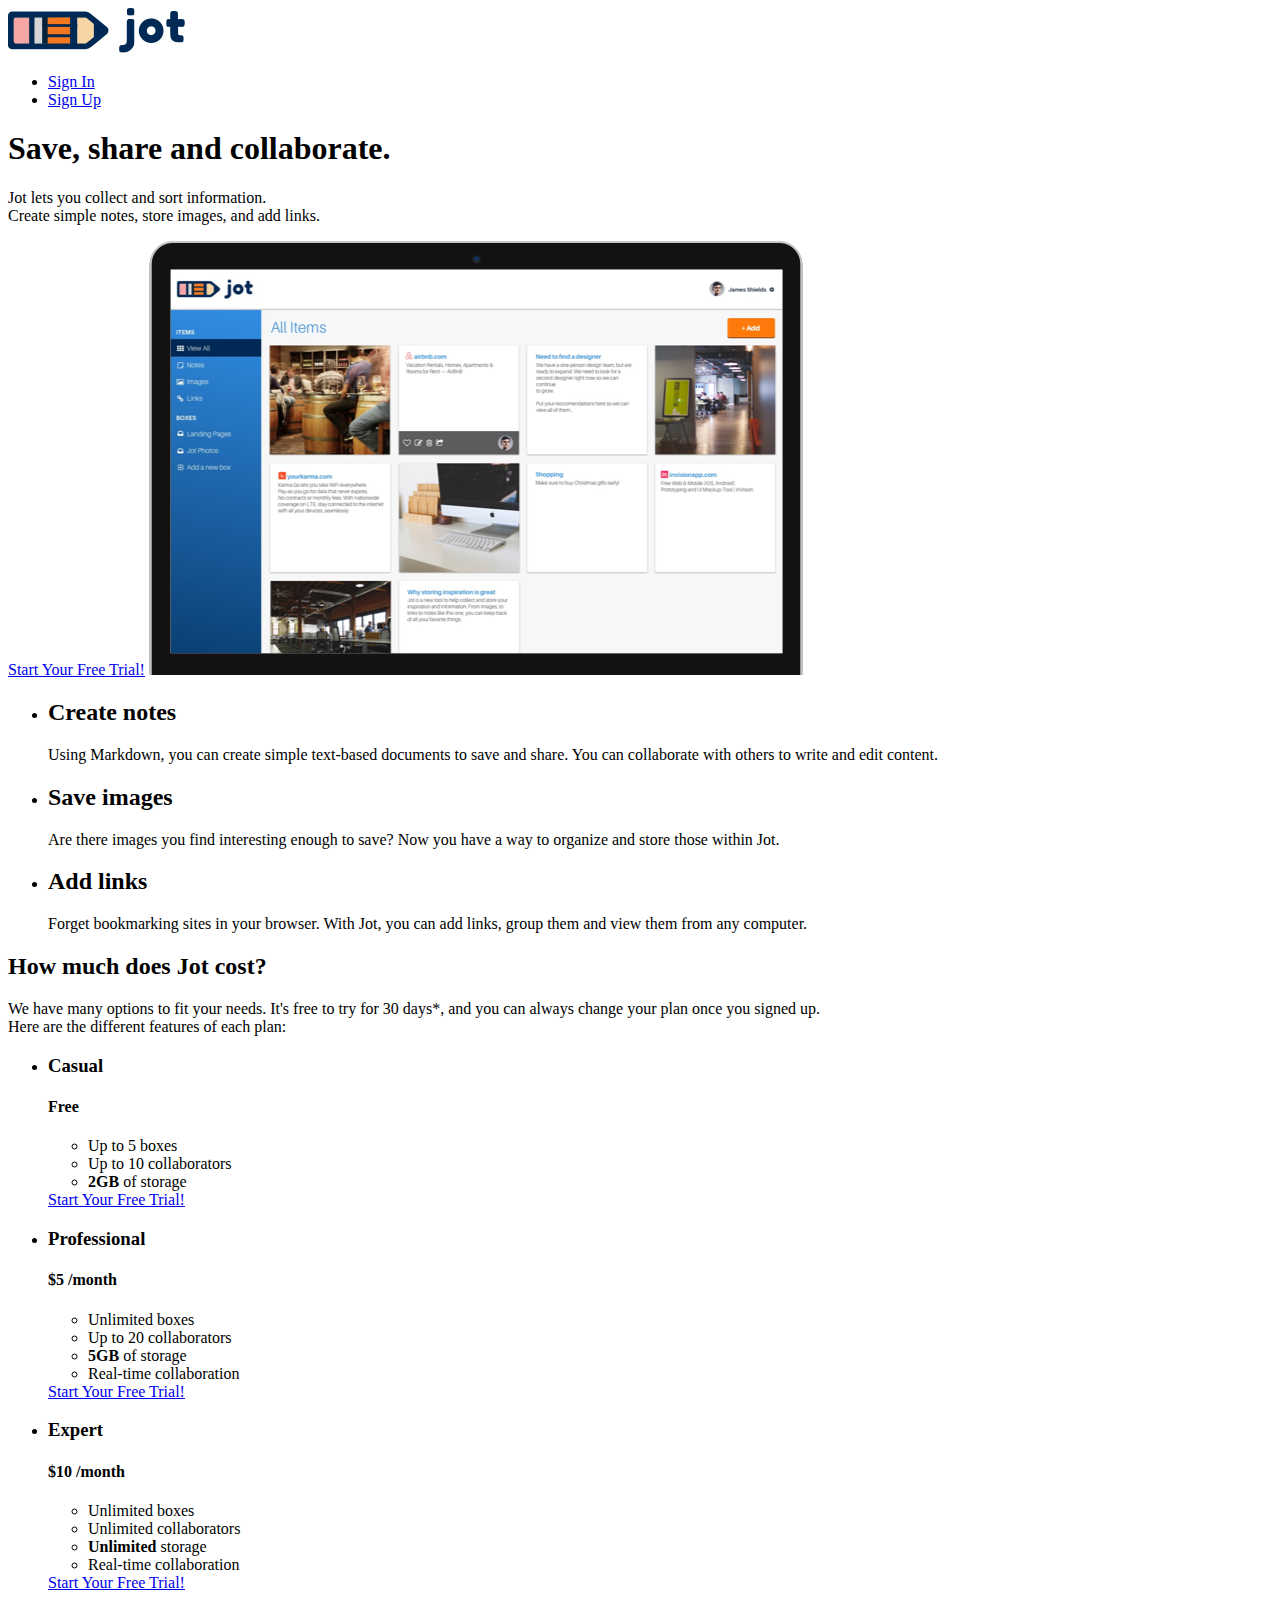
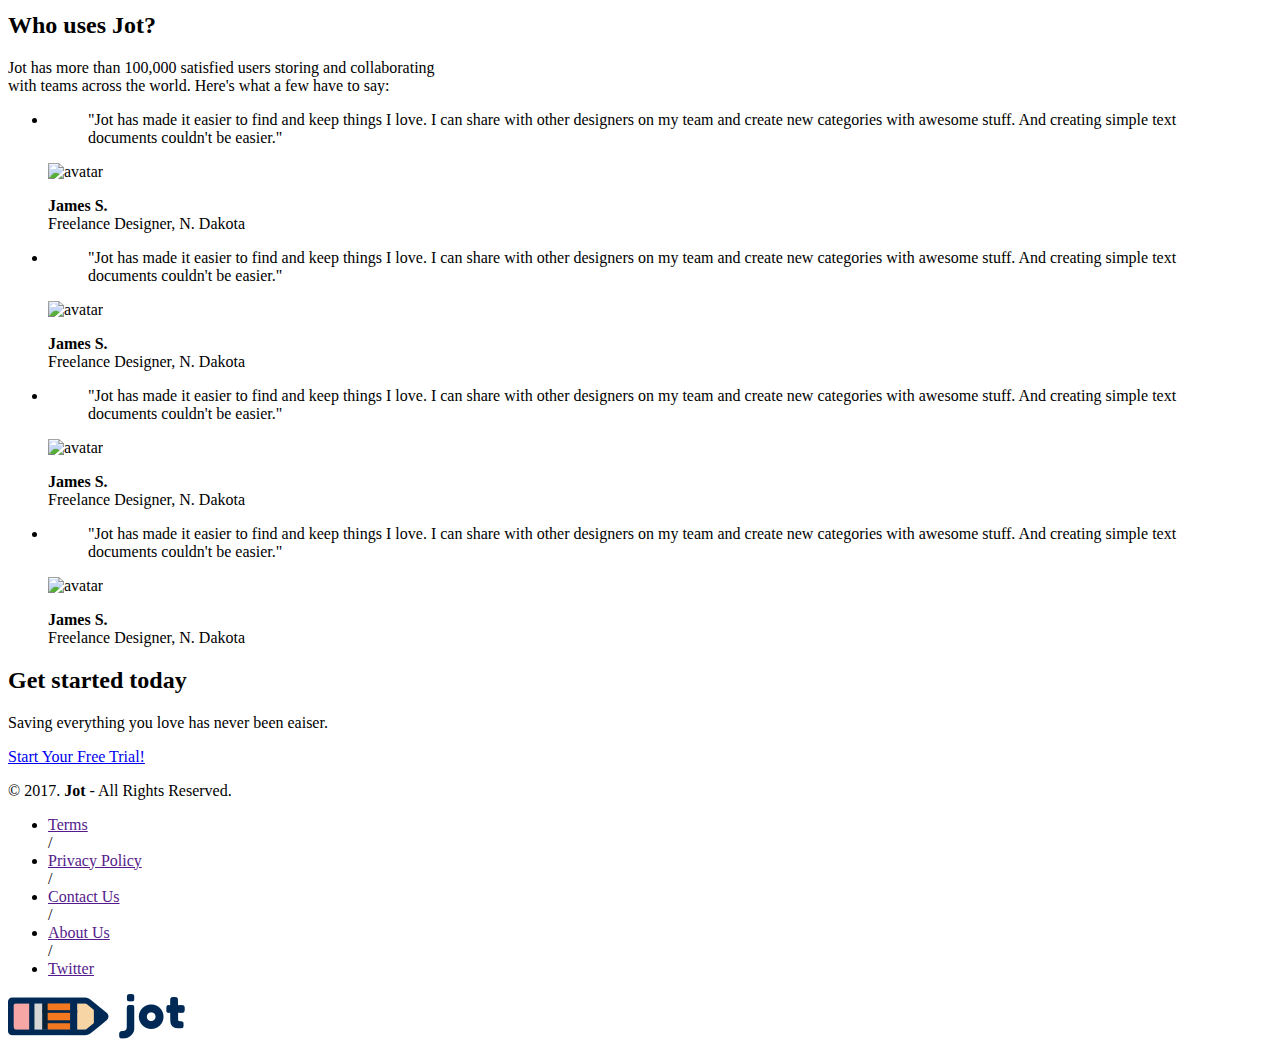
==== index.html @ f8075c2a "Homepage HTML completed" ====
<!DOCTYPE html>
 <html lang="en-us">
 <head>
   <meta http-equiv="X-UA-Compatible" content="IE=Edge">
   <meta name="viewport" content="width=device-width, initial-scale=1">
   <meta charset="UTF-8">
   <title>Save, share and collaborate | Jot</title>

<!--Google Fonts-->
<link href="https://fonts.googleapis.com/css?family=Montserrat:400,500,600,700,800|Open+Sans:300,300i,400,400i,600,700" rel="stylesheet">
 </head>
 <body>
  <!-- Hero -->
    <header>
      <nav class="container">
        <div class="one-half">
          <a href="index.html" class="site-logo"><img src="images/site-logo.png" alt="Blocbox" /></a>
        </div>
        <div class="one-half">
          <ul>
            <li><a href="signin.html">Sign In</a></li>
            <li class="btn-outline"><a href="signup.html">Sign Up</a></li>
          </ul>
        </div>
      </nav>
      <div class="container hero">
        <h1>Save, share and collaborate.</h1>
        <p>Jot lets you collect and sort information.<br/>Create simple notes, store images, and add links.</p>
        <a href="signup.html" class="btn">Start Your Free Trial!</a>
        <img src="images/dashboard.png" alt="Blocbox" />
      </div>
    </header>
    <main role="main">

       <!-- Benefits -->
       <section class="benefits">
         <ul class="container">
           <li class="one-third">
             <h2>Create notes</h2>
             <p>Using Markdown, you can create simple text-based documents to save and share. You can collaborate with others to write and edit content.</p>
           </li>
           <li class="one-third">
             <h2>Save images</h2>
             <p>Are there images you find interesting enough to save? Now you have a way to organize and store those within Jot.</p>
           </li>
           <li class="one-third">
             <h2>Add links</h2>
             <p>Forget bookmarking sites in your browser. With Jot, you can add links, group them and view them from any computer.</p>
           </li>
         </ul>
       </section>

       <!-- Pricing -->
  <section class="pricing">
    <div class="container">
      <h2>How much does Jot cost?</h2>
      <p>We have many options to fit your needs. It's free to try for 30 days*, and you can always change your plan once you signed up. <br/>Here are the different features of each plan:</p>
    </div>
    <ul class="container">
      <li class="one-third">
        <div class="box">
          <h3>Casual</h3>
          <h4>Free</h4>
          <ul>
            <li>Up to 5 boxes</li>
            <li>Up to 10 collaborators</li>
            <li><strong>2GB</strong> of storage</li>
          </ul>
          <a href="signup.html" class="btn">Start Your Free Trial!</a>
        </div>
      </li>
    <li class="one-third">
      <div class="box middle">
        <h3>Professional</h3>
        <h4><span>$</span>5 <span class="month">/month</span></h4>
        <ul>
          <li>Unlimited boxes</li>
          <li>Up to 20 collaborators</li>
          <li><strong>5GB</strong> of storage</li>
          <li>Real-time collaboration</li>
        </ul>
        <a href="signup.html" class="btn">Start Your Free Trial!</a>
      </div>
    </li>
    <li class="one-third">
      <div class="box">
        <h3>Expert</h3>
        <h4><span>$</span>10 <span class="month">/month</span></h4>
        <ul>
          <li>Unlimited boxes</li>
          <li>Unlimited collaborators</li>
          <li><strong>Unlimited</strong> storage</li>
          <li>Real-time collaboration</li>
        </ul>
        <a href="signup.html" class="btn">Start Your Free Trial!</a>
      </div>
    </li>
    </ul>
  </section>

  <!-- Testimonials -->
   <section class="testimonials">
     <div class="container">
       <h2>Who uses Jot?</h2>
       <p>Jot has more than 100,000 satisfied users storing and collaborating<br/> with teams across the world. Here's what a few have to say:</p>
     </div>
     <ul class="container">
   <li class="one-fourth">
     <blockquote>"Jot has made it easier to find and keep things I love. I can share with other designers on my team and create new categories with awesome stuff. And creating simple text documents couldn't be easier."
     </blockquote>
     <img src="https://s3.amazonaws.com/uifaces/faces/twitter/jsa/128.jpg" alt="avatar">
     <p class="name"><strong>James S.</strong><br/>Freelance Designer, N. Dakota</p>
   </li>
 <li class="one-fourth">
   <blockquote>"Jot has made it easier to find and keep things I love. I can share with other designers on my team and create new categories with awesome stuff. And creating simple text documents couldn't be easier."
   </blockquote>
   <img src="https://s3.amazonaws.com/uifaces/faces/twitter/jsa/128.jpg" alt="avatar">
   <p class="name"><strong>James S.</strong><br/>Freelance Designer, N. Dakota</p>
 </li>
 <li class="one-fourth">
   <blockquote>"Jot has made it easier to find and keep things I love. I can share with other designers on my team and create new categories with awesome stuff. And creating simple text documents couldn't be easier."
   </blockquote>
   <img src="https://s3.amazonaws.com/uifaces/faces/twitter/jsa/128.jpg" alt="avatar">
   <p class="name"><strong>James S.</strong><br/>Freelance Designer, N. Dakota</p>
 </li>
 <li class="one-fourth">
   <blockquote>"Jot has made it easier to find and keep things I love. I can share with other designers on my team and create new categories with awesome stuff. And creating simple text documents couldn't be easier."
   </blockquote>
   <img src="https://s3.amazonaws.com/uifaces/faces/twitter/jsa/128.jpg" alt="avatar">
   <p class="name"><strong>James S.</strong><br/>Freelance Designer, N. Dakota</p>
 </li>
</ul>
</section>

 <!-- Bottom Sign Up -->
  <section class="bottom-signup">
    <div class="container">
     <h2>Get started today</h2>
     <p>Saving everything you love has never been eaiser.</p>
     <a href="signup.html" class="btn">Start Your Free Trial!</a>
    </div>
</section>
 </main>


 <!-- Footer -->
  <footer>
    <div class="container footer-nav-block">
        <div class="left-footer-block one-third">
          <p class="copyright-block">&copy; 2017. <strong>Jot</strong> - All Rights Reserved.</p>
        </div>
        <nav class="link-block middle-footer-block one-third">
          <ul>
            <li><a href="">Terms</a></li> /
            <li><a href="">Privacy Policy</a></li> /
            <li><a href="">Contact Us</a></li> /
            <li><a href="">About Us</a></li> /
            <li><a href="">Twitter</a></li>
          </ul>
        </nav>
        <div class="right-footer-block one-third">
          <img class="logo" src="images/site-logo.png" alt="Blocbox" />
        </div>
    </div>
  </footer>
 </body>
 </html>
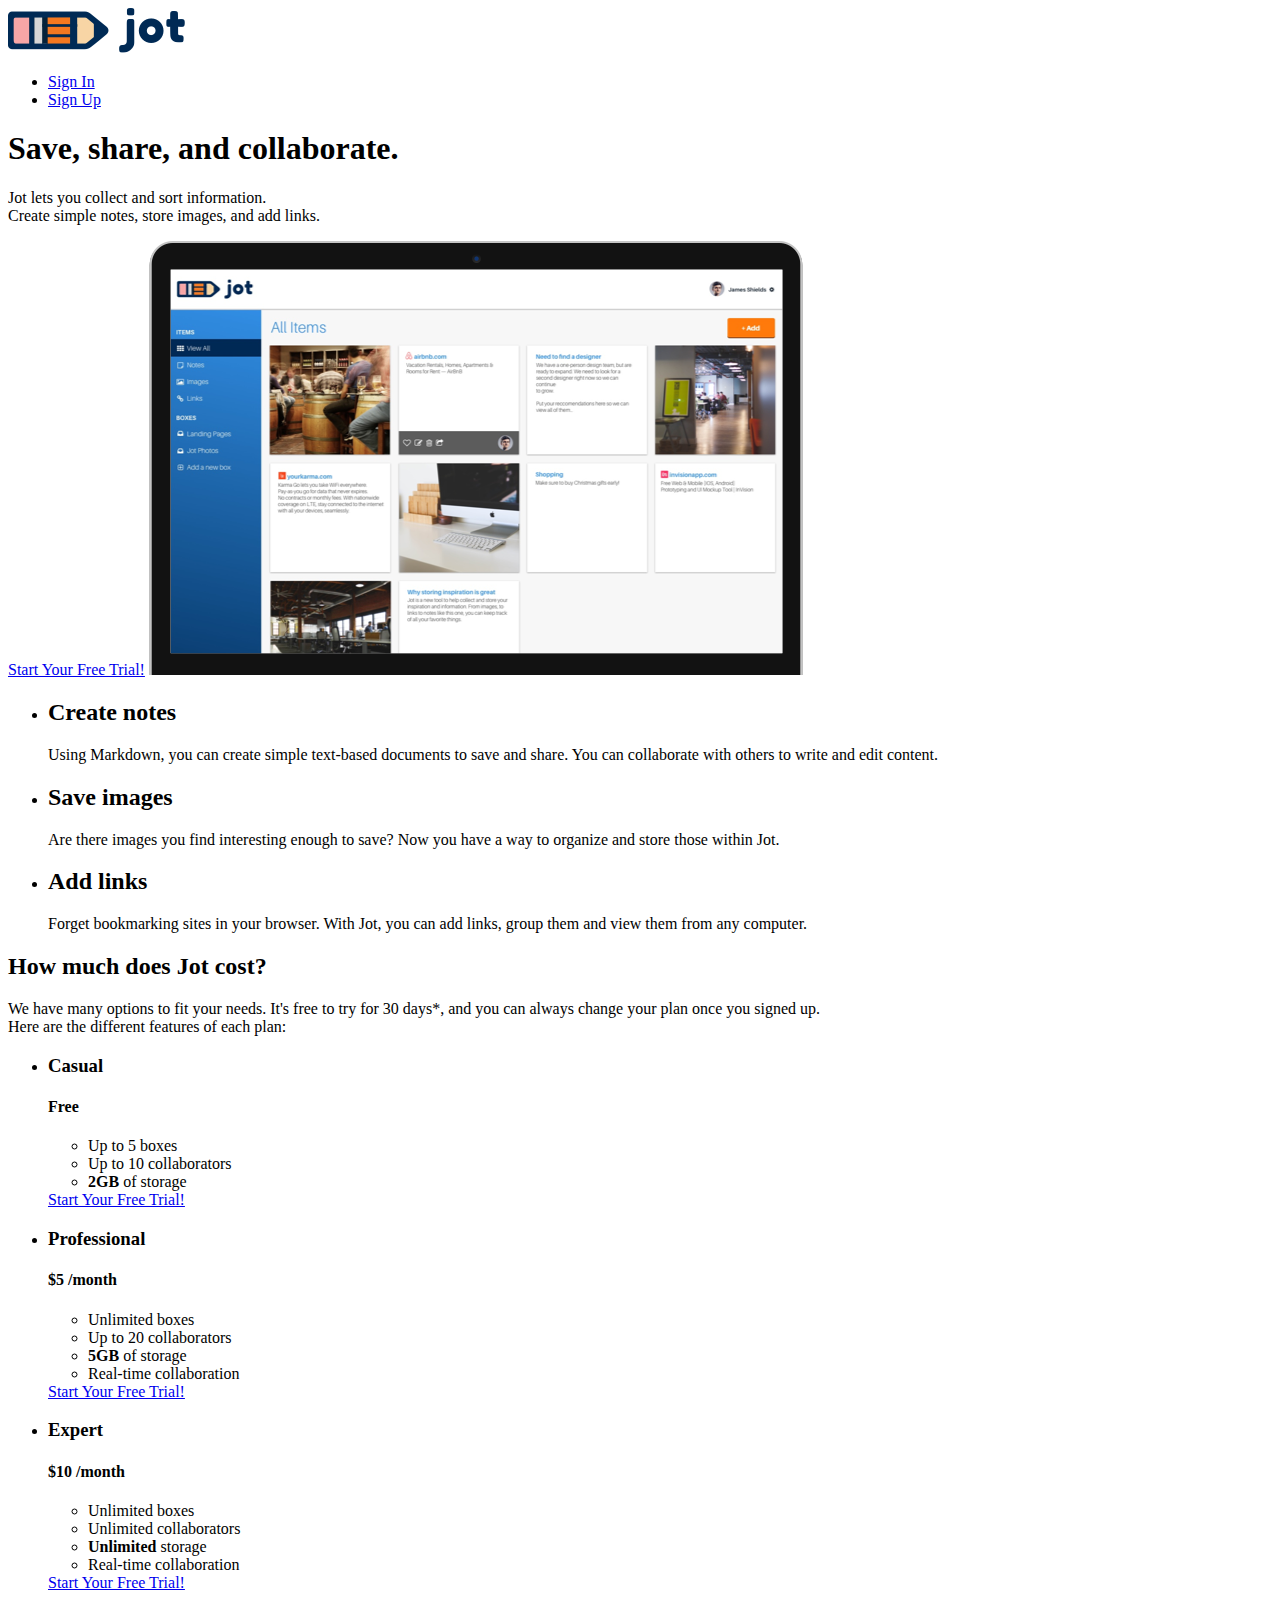
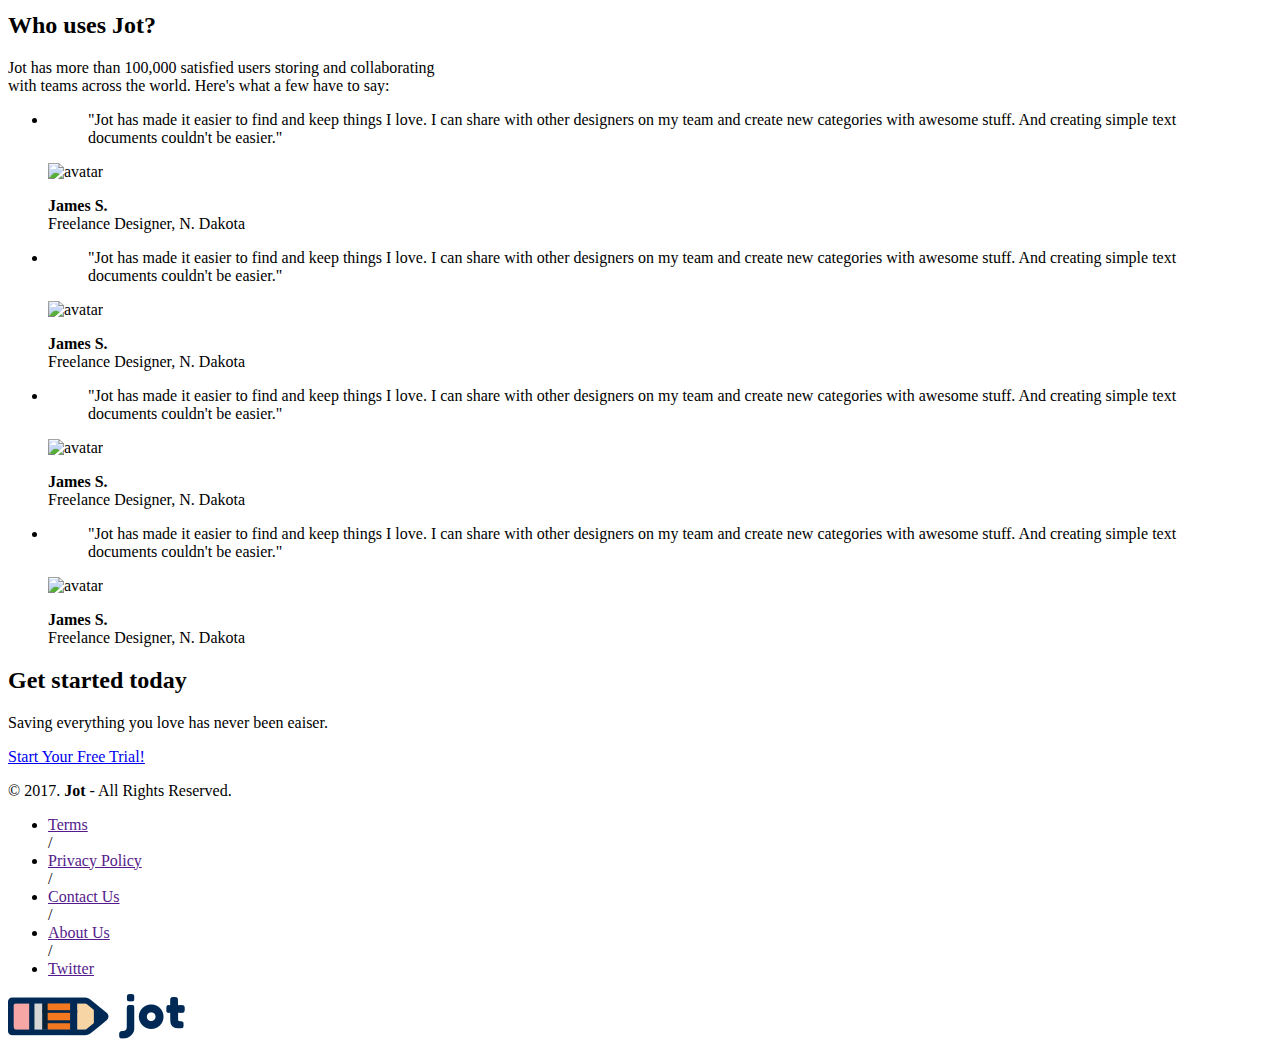
==== commit ce2383c2: "small edits on Homepage HTML completed" ====
--- a/index.html
+++ b/index.html
@@ -14,7 +14,7 @@
     <header>
       <nav class="container">
         <div class="one-half">
-          <a href="index.html" class="site-logo"><img src="images/site-logo.png" alt="Blocbox" /></a>
+          <a href="index.html" class="site-logo"><img src="images/site-logo.png" alt="Jot" /></a>
         </div>
         <div class="one-half">
           <ul>
@@ -24,10 +24,10 @@
         </div>
       </nav>
       <div class="container hero">
-        <h1>Save, share and collaborate.</h1>
+        <h1>Save, share, and collaborate.</h1>
         <p>Jot lets you collect and sort information.<br/>Create simple notes, store images, and add links.</p>
         <a href="signup.html" class="btn">Start Your Free Trial!</a>
-        <img src="images/dashboard.png" alt="Blocbox" />
+        <img src="images/dashboard.png" alt="Jot" />
       </div>
     </header>
     <main role="main">
@@ -139,7 +139,7 @@
      <p>Saving everything you love has never been eaiser.</p>
      <a href="signup.html" class="btn">Start Your Free Trial!</a>
     </div>
-</section>
+  </section>
  </main>
 
 
@@ -159,7 +159,7 @@
           </ul>
         </nav>
         <div class="right-footer-block one-third">
-          <img class="logo" src="images/site-logo.png" alt="Blocbox" />
+          <img class="logo" src="images/site-logo.png" alt="Jot" />
         </div>
     </div>
   </footer>
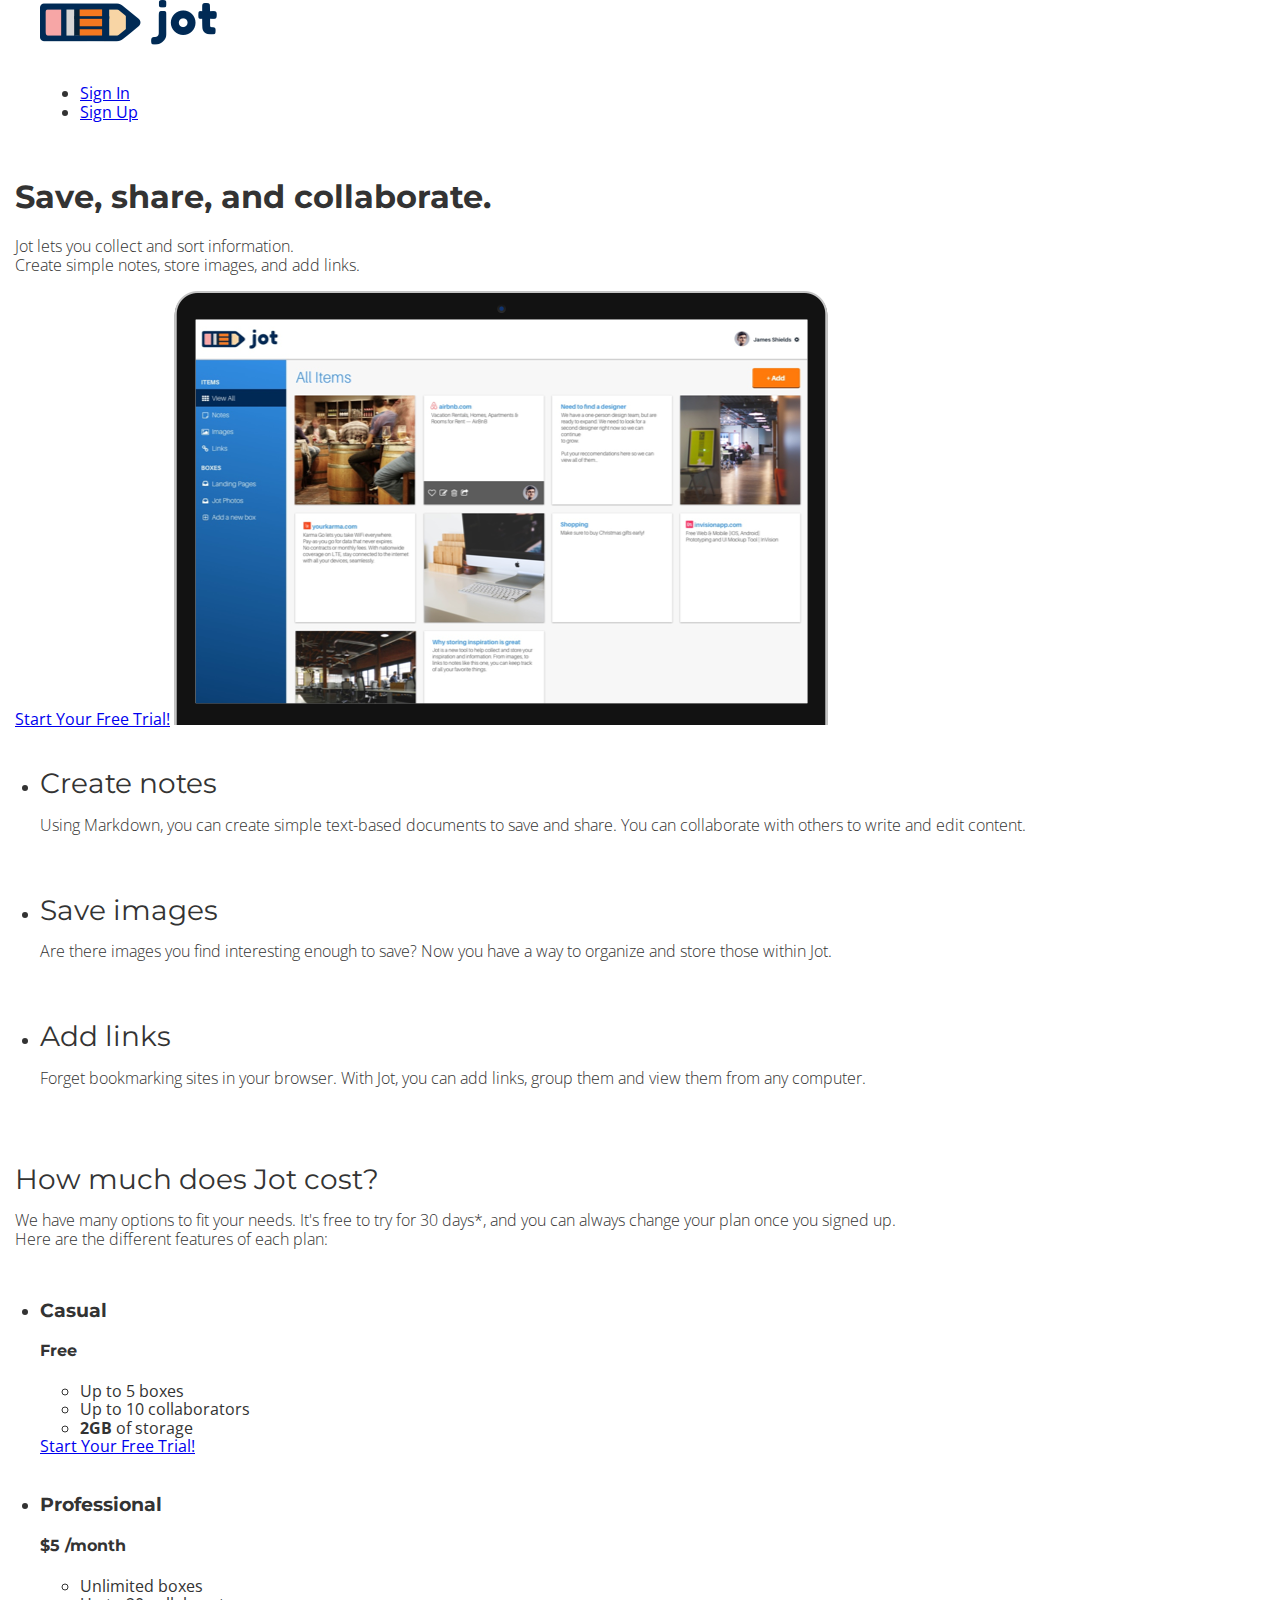
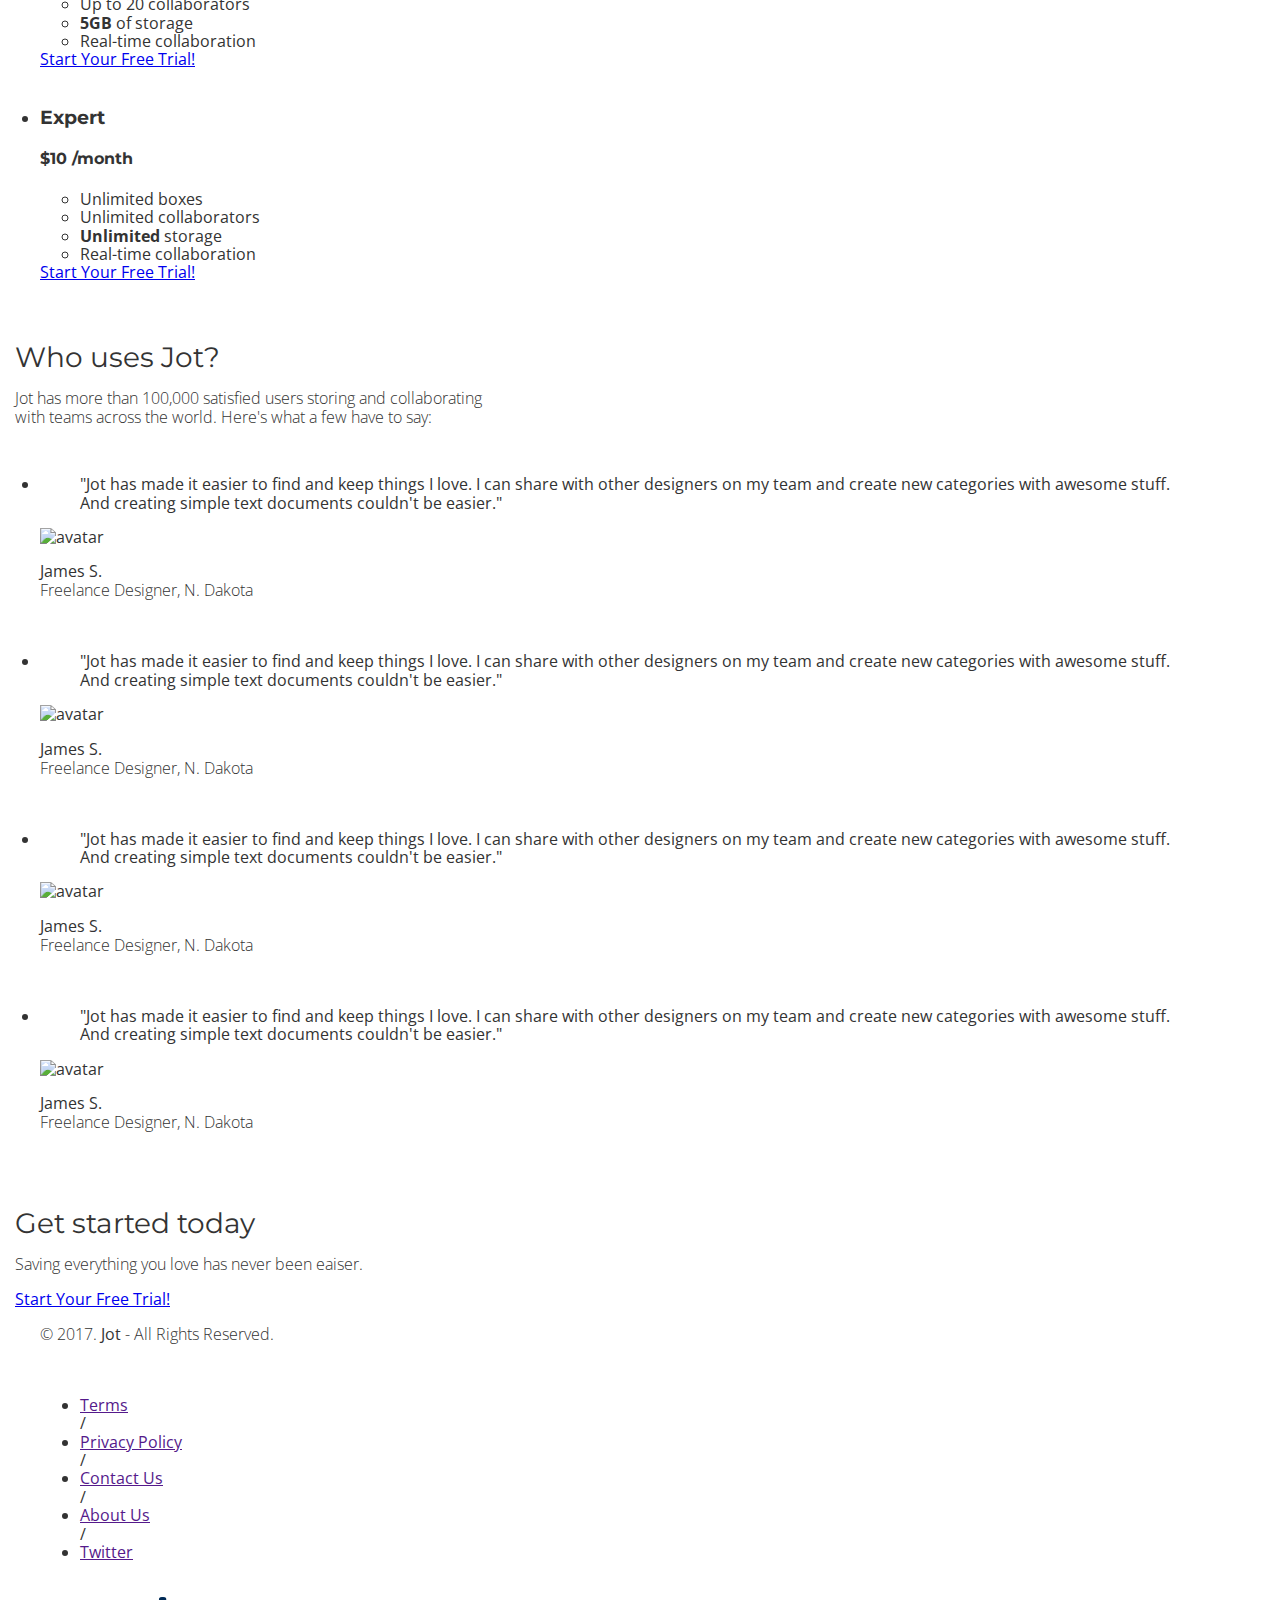
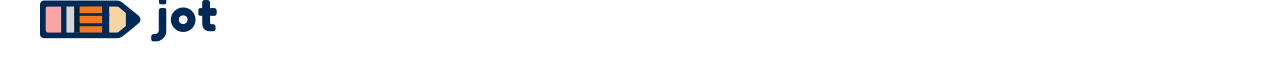
==== commit 5e41eb1c: "Checkpoint 28 completed" ====
--- a/index.html
+++ b/index.html
@@ -8,6 +8,12 @@
 
 <!--Google Fonts-->
 <link href="https://fonts.googleapis.com/css?family=Montserrat:400,500,600,700,800|Open+Sans:300,300i,400,400i,600,700" rel="stylesheet">
+
+<!-- CSS -->
+<link rel="stylesheet" href="css/normalize.css">
+<link rel="stylesheet" href="css/style.css">
+<link rel="stylesheet" href="css/font-awesome.css">
+
  </head>
  <body>
   <!-- Hero -->
--- a/css/style.css
+++ b/css/style.css
@@ -0,0 +1,44 @@
+
+ html, body{
+   overflow-x: hidden;
+ }
+ body {
+   font-family: "Open Sans", Helvetica, Arial, sans-serif;
+   color:#333333;
+ }
+ h1, h2, h3, h4, h5, h6 {
+   font-family: "Montserrat", Helvetica, Arial, sans-serif;
+ }
+ h2 {
+   font-size:28px;
+   font-weight: normal;
+   margin-bottom: 5px;
+ }
+ p {
+   font-size:16px;
+   line-height: 19px;
+   font-weight: 100;
+ }
+/* GRID */
+.container {
+  margin-right: auto;
+  margin-left: auto;
+  padding-left: 15px;
+  padding-right: 15px;
+  position: relative;
+}
+.container:before,
+.container:after {
+  content: " ";
+  display: table;
+}
+.container:after {
+  clear: both;
+}
+.one-half, .one-third, .one-fourth {
+  width:96%;
+  float:left;
+  position:relative;
+  min-height: 1px;
+  margin:0 2% 20px;
+}
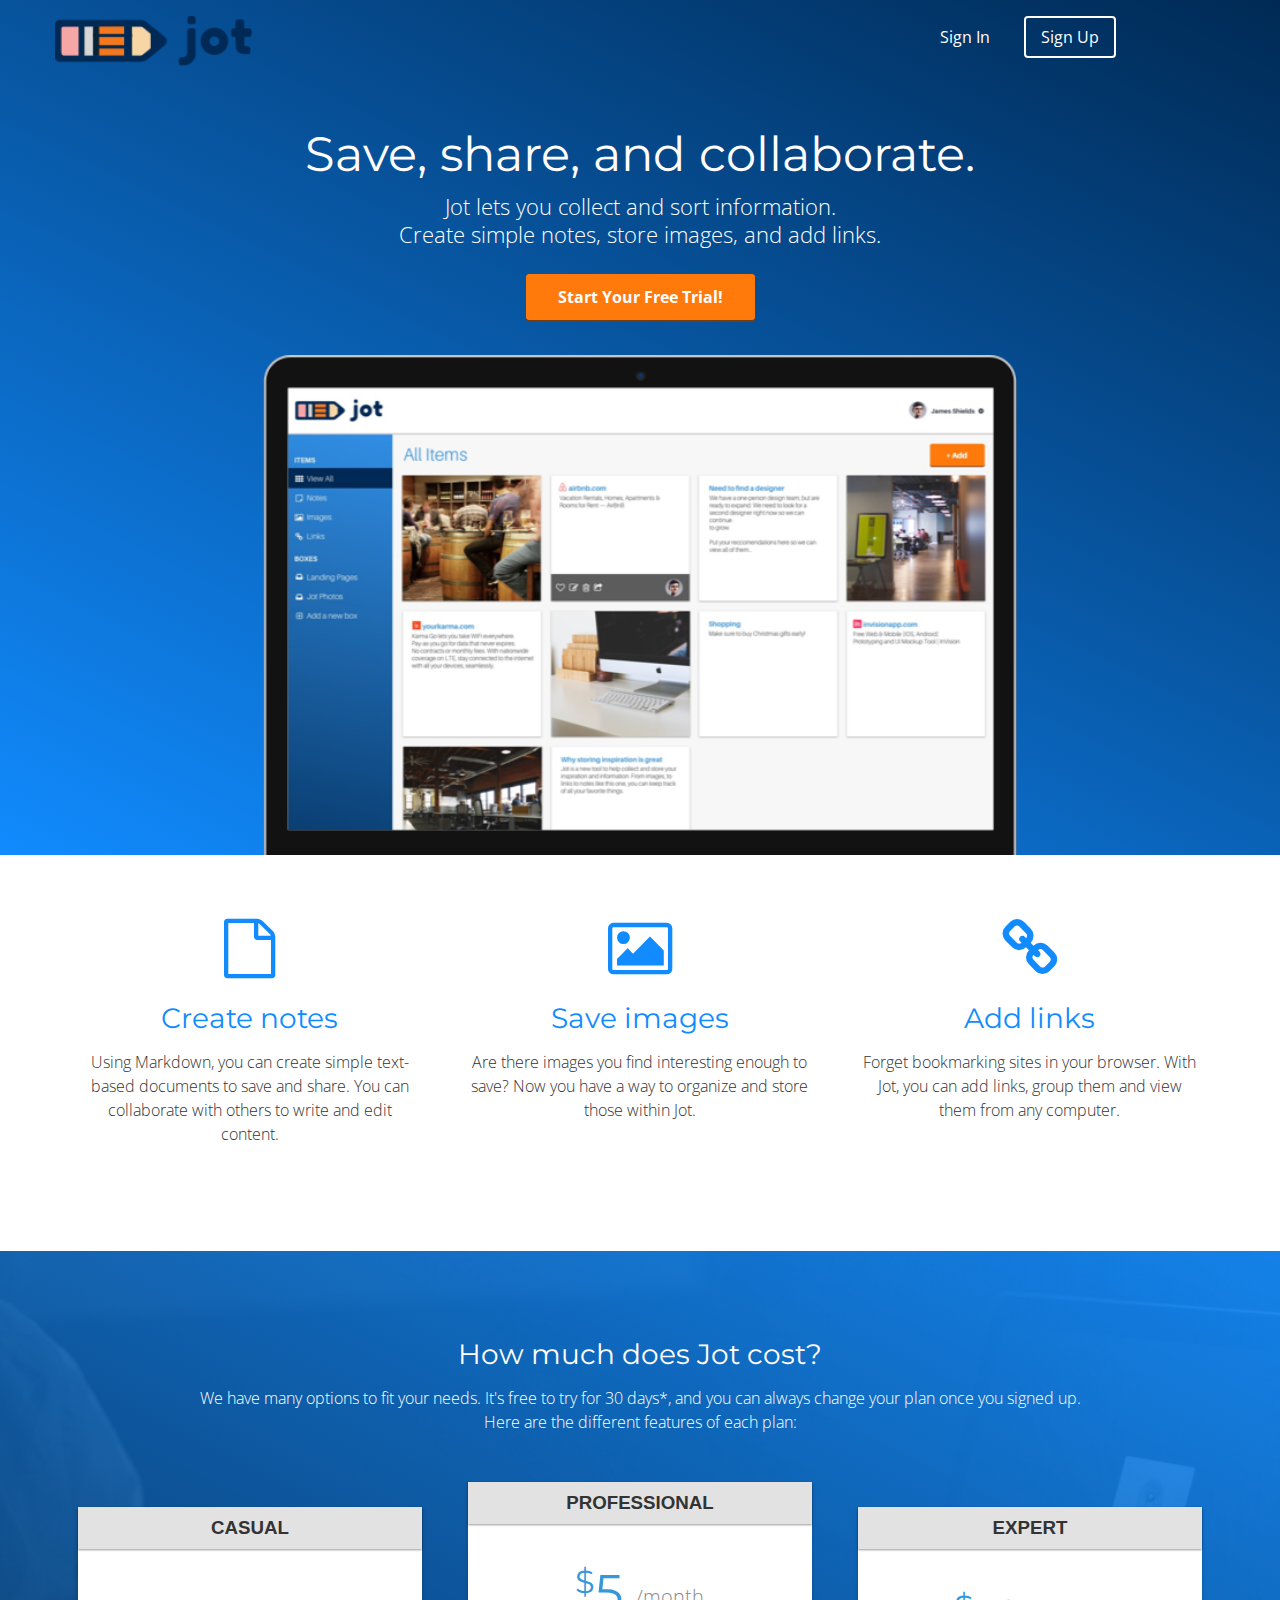
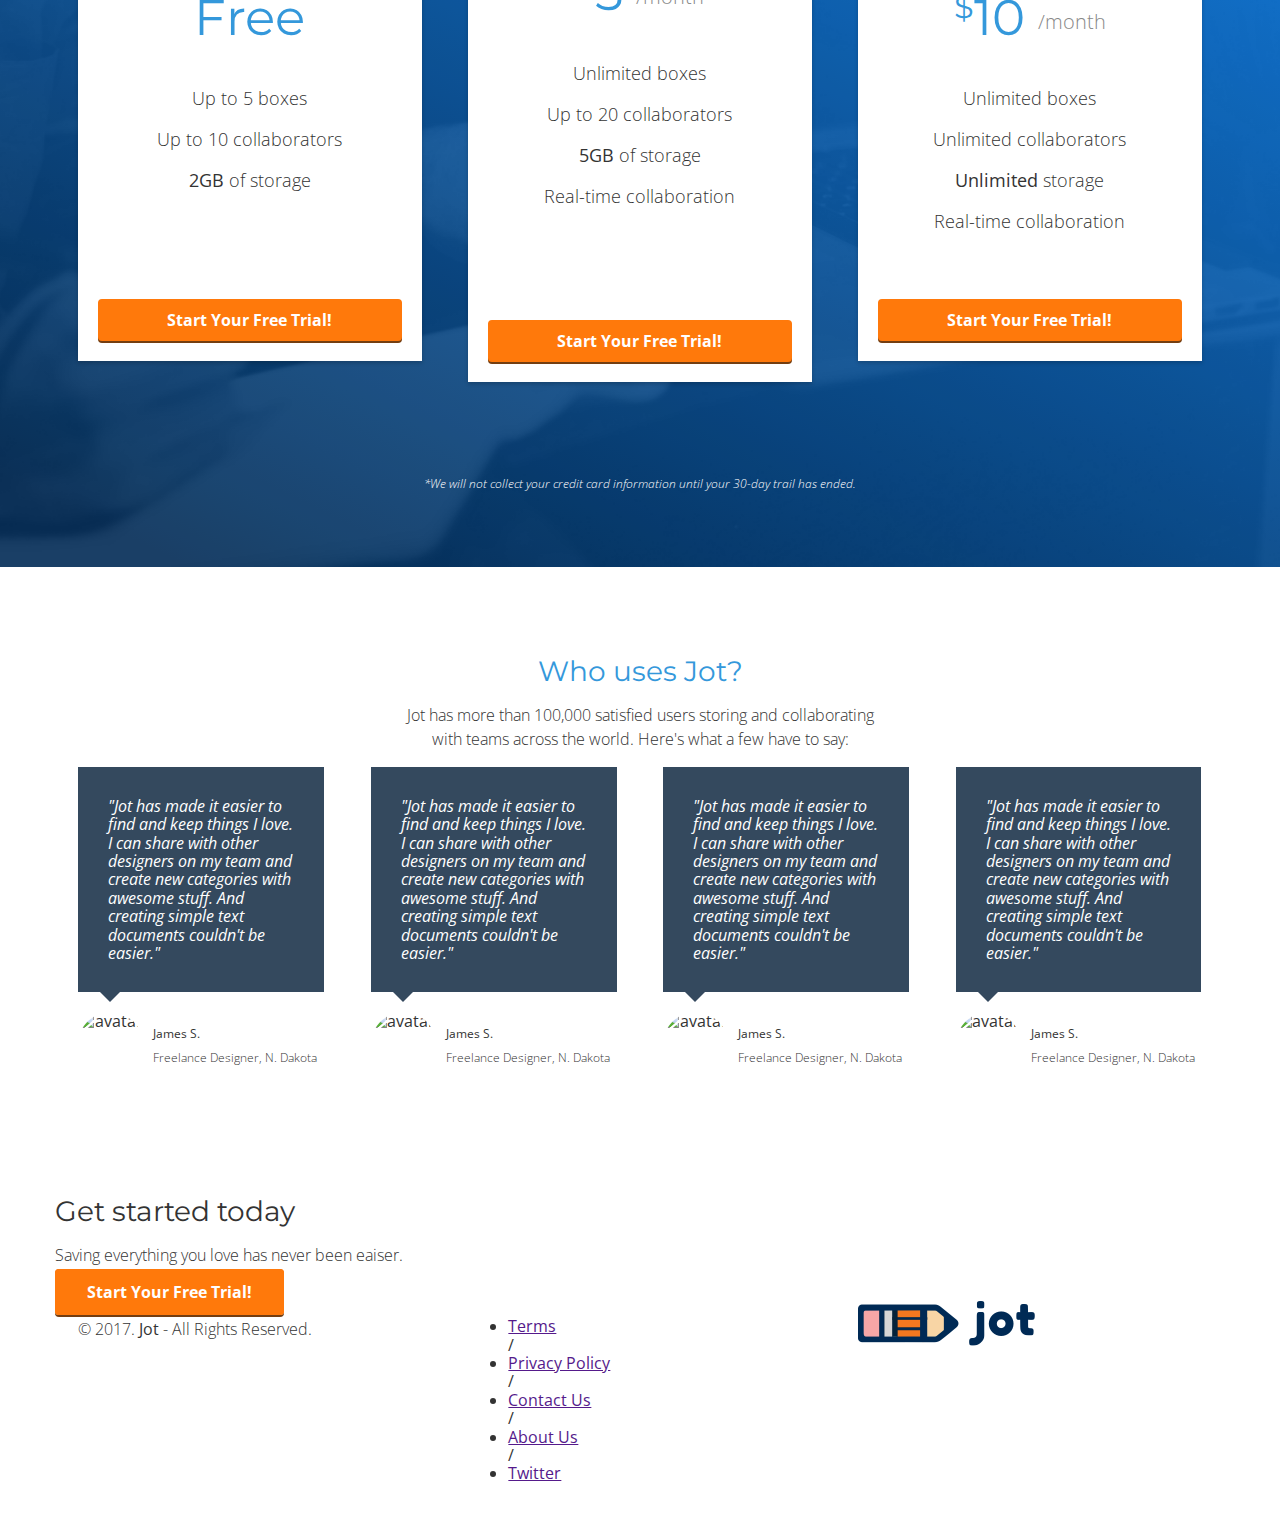
==== commit ef6fec38: "Checkpoint 30 completed" ====
--- a/index.html
+++ b/index.html
@@ -13,6 +13,7 @@
 <link rel="stylesheet" href="css/normalize.css">
 <link rel="stylesheet" href="css/style.css">
 <link rel="stylesheet" href="css/font-awesome.css">
+<link rel="stylesheet" href="css/animate.css">
 
  </head>
  <body>
@@ -30,7 +31,7 @@
         </div>
       </nav>
       <div class="container hero">
-        <h1>Save, share, and collaborate.</h1>
+        <h1 class="animated fadeIn">Save, share, and collaborate.</h1>
         <p>Jot lets you collect and sort information.<br/>Create simple notes, store images, and add links.</p>
         <a href="signup.html" class="btn">Start Your Free Trial!</a>
         <img src="images/dashboard.png" alt="Jot" />
@@ -42,14 +43,17 @@
        <section class="benefits">
          <ul class="container">
            <li class="one-third">
-             <h2>Create notes</h2>
+           <i class="fa fa-file-o"></i>
+             <h2>Create notes</h2></i>
              <p>Using Markdown, you can create simple text-based documents to save and share. You can collaborate with others to write and edit content.</p>
            </li>
            <li class="one-third">
+           <i class="fa fa-picture-o"></i>
              <h2>Save images</h2>
              <p>Are there images you find interesting enough to save? Now you have a way to organize and store those within Jot.</p>
            </li>
            <li class="one-third">
+           <i class="fa fa-link"></i>
              <h2>Add links</h2>
              <p>Forget bookmarking sites in your browser. With Jot, you can add links, group them and view them from any computer.</p>
            </li>
@@ -102,6 +106,10 @@
       </div>
     </li>
     </ul>
+    <div class="container">
+      <p class="small">*We will not collect your credit card information until
+        your 30-day trail has ended.</p>
+    </div>
   </section>
 
   <!-- Testimonials -->
--- a/css/style.css
+++ b/css/style.css
@@ -1,5 +1,4 @@
-
- html, body{
+html, body {
    overflow-x: hidden;
  }
  body {
@@ -10,15 +9,17 @@
    font-family: "Montserrat", Helvetica, Arial, sans-serif;
  }
  h2 {
-   font-size:28px;
+   font-size: 28px;
    font-weight: normal;
    margin-bottom: 5px;
  }
+
  p {
-   font-size:16px;
-   line-height: 19px;
+   font-size: 16px;
+   line-height: 24px;
    font-weight: 100;
  }
+
 /* GRID */
 .container {
   margin-right: auto;
@@ -35,10 +36,358 @@
 .container:after {
   clear: both;
 }
+
+/* .one-half, one-third, and .one-fourth STYLES and MEDIA QUERIES */
 .one-half, .one-third, .one-fourth {
-  width:96%;
-  float:left;
-  position:relative;
+  width: 96%;
+  float: left;
+  position: relative;
   min-height: 1px;
-  margin:0 2% 20px;
-}
+  margin: 0 2% 25px;
+}
+
+/* Tablet */
+@media (min-width: 768px) {
+  .container {
+    width: 750px;
+  }
+
+  .one-half {
+    margin: auto;
+    width: 50%;
+  }
+}
+
+/* Laptop */
+@media (min-width: 992px) {
+  .container {
+    width: 970px;
+    margin: auto;
+  }
+  .one-half {
+    width: 46%;
+  }
+
+  .one-third {
+    width: 29.33333%;
+  }
+
+  .one-fourth {
+    width: 21%;
+  }
+}
+
+/* Desktop */
+@media (min-width: 1200px) {
+  .container {
+    width: 1170px;
+  }
+}
+
+/* HEADER Styles and Media Queries */
+
+header {
+  color: #FFFFFF;
+  background: #318EE4;
+  background-image: linear-gradient(206deg, #002A55 0%, #118BFE 100%);
+}
+
+header nav {
+  padding: 1em 0;
+}
+
+/* header nav img styles and media queries */
+header nav img {
+  display: block;
+  margin: auto;
+  width: auto;
+  height: 50px;
+}
+
+@media (min-width: 768px) {
+  header nav img {
+    margin: 0;
+  }
+}
+
+/* header nav ul styles and media queries */
+header nav ul {
+  display: block;
+  text-align: center;
+  margin: 0;
+  padding-right: 35px;
+}
+
+@media (min-width: 768px) {
+  header nav ul {
+  display: inline;
+  text-align: right;
+  float: right;
+  padding-right: 0px;
+}
+}
+
+header nav ul > li {
+  list-style-type: none;
+  display: inline-block;
+  margin:0 15px;
+}
+header nav ul > li.btn-outline {
+  padding:10px 15px;
+  border:2px solid #FFFFFF;
+  border-radius: 4px;
+}
+header nav ul > li.btn-outline:hover {
+  background:#FFFFFF;
+}
+header nav ul > li > a {
+  color:#FFFFFF;
+  text-decoration: none;
+}
+header nav ul > li.btn-outline:hover > a {
+  color:#34495E;
+}
+
+header .hero {
+  text-align: center;
+  display: block;
+  position: relative;
+}
+
+/* header .hero h1 styles and media queries */
+header .hero h1 {
+  font-size: 32px;
+  font-weight: normal;
+  margin: 15px 0 0;
+}
+
+@media (min-width: 768px){
+  header .hero h1 {
+    font-size: 38px;
+    margin: 45px 0 0;
+  }
+}
+
+@media (min-width: 1200px){
+  header .hero h1 {
+    font-size: 48px;
+  }
+}
+
+/* header .hero p styles and media queries */
+header .hero p {
+  font-size: 16px;
+  line-height: 24px;
+  font-weight: 100;
+   margin: 10px 0 40px;
+}
+
+@media (min-width: 768px) {
+  header .hero p {
+    font-size: 18px;
+    line-height: 26px;
+  }
+}
+
+@media (min-width: 1200px) {
+  header .hero p {
+    font-size: 22px;
+    line-height: 28px;
+  }
+}
+/* header .hero img styles and media queries */
+header .hero img {
+  display: block;
+  margin: 3em auto 0;
+  width: auto;
+  height: 230px;
+}
+
+@media (min-width: 768px){
+  header .hero img {
+    height: 450px;
+  }
+}
+
+@media (min-width: 1200px){
+  header .hero img {
+    height: 500px;
+  }
+}
+
+/* BUTTONS */
+
+.btn {
+  border-radius: 4px;
+  color: #FFFFFF;
+  font-weight: 700;
+  text-decoration: none;
+  padding: 10px 30px;
+  background: #FF790B;
+  border: 2px solid #FF790B;
+  box-shadow: 0px 2px 0px 0px #743E11;
+}
+
+/* BENEFITS */
+.benefits {
+  text-align: center;
+  display: block;
+  position: relative;
+}
+
+.benefits ul {
+  margin: 0 auto;
+  padding: 4em 0;
+}
+
+.benefits ul li {
+  list-style-type: none;
+  display: inline-block;
+}
+
+.benefits i {
+  color: #118BFE;
+  font-size: 60px;
+  margin: 0;
+  vertical-align: middle;
+}
+
+.benefits h2 {
+  color: #118BFE;
+}
+
+/* PRICING */
+.pricing {
+  background: #118BFE url("../images/background.png") top center no-repeat;
+  background: url("../images/background.png") top center no-repeat, linear-gradient(206deg, #118BFE 0%,#002A55 94%);
+  background-size:cover;
+  text-align: center;
+  padding:4em 0;
+}
+.pricing h2, .pricing p {
+  color:#FFFFFF;
+}
+.pricing ul {
+  margin: 0 auto;
+  padding: 2em 0;
+}
+.pricing ul li {
+  list-style-type: none;
+}
+
+.box {
+  padding:0 15px 15px;
+  background: #FFFFFF;
+  box-shadow: 0px 2px 4px 0px rgba(0,0,0,0.20);
+  min-height: 439px;
+  position: relative;
+  margin-top: 25px;
+}
+.box.middle {
+  min-height: 485px;
+  margin-top: 0px;
+}
+.box h3 {
+  font-family: "Lato", Helvetica, Arial, sans-serif;
+  font-weight: 600;
+  text-transform: uppercase;
+  background: #E2E2E2;
+  box-shadow: 0px 1px 2px 0px rgba(0,0,0,0.40);
+  left:0;
+  right:0;
+  top:0;
+  text-align: center;
+  margin:0 -15px 40px;
+  padding:10px 0;
+}
+
+.box h4 {
+  font-size: 50px;
+  font-weight: normal;
+  margin:40px 0 10px;
+  color: #3498DB;
+}
+.box h4 span {
+  font-size: 32px;
+  vertical-align: top;
+}
+.box h4 span.month {
+  font-family: "Open Sans", Helvetica, Arial, sans-serif;
+  font-weight: 100;
+  color: #888888;
+  font-size: 20px;
+  vertical-align: middle;
+}
+.box ul li {
+  font-size: 18px;
+  margin-bottom: 20px;
+  font-weight: 100;
+}
+  .box .btn {
+    position: absolute;
+    bottom: 20px;
+    left: 20px;
+    right: 20px;
+  }
+  .small {
+    font-size: 12px;
+    color: #FEFEFE;
+    line-height: 15px;
+    font-style: italic;
+  }
+
+  @media (min-width: 992px) {
+  .box {
+    margin: 25px 0;
+  }
+}
+
+ /* TESTIMONIALS */
+.testimonials {
+  padding:4em 0;
+  text-align: center;
+}
+.testimonials h2 {
+  color:#3498DB;
+}
+.testimonials ul li {
+  list-style-type: none;
+}
+.testimonials blockquote {
+  color:#FFFFFF;
+  text-align: left;
+  font-style: italic;
+  background:#34495E;
+  position: relative;
+  padding:30px;
+  width:auto;
+  margin:0;
+}
+.testimonials blockquote:after {
+  top: 100%;
+  left: 13%;
+  border: solid transparent;
+  content: " ";
+  height: 0;
+  width: 0;
+  position: absolute;
+  pointer-events: none;
+  border-top-color: #34495E;
+  border-width: 10px;
+  margin-left: -10px;
+}
+  .testimonials img {
+  height: 65px;
+  width: 65px;
+  border-radius:50%;
+  float: left;
+  display: inline-block;
+  margin:20px 10px 0 0;
+}
+.testimonials p.name {
+  float: left;
+  display: inline-block;
+  text-align: left;
+  font-size: 12px;
+  margin-top: 30px;
+}
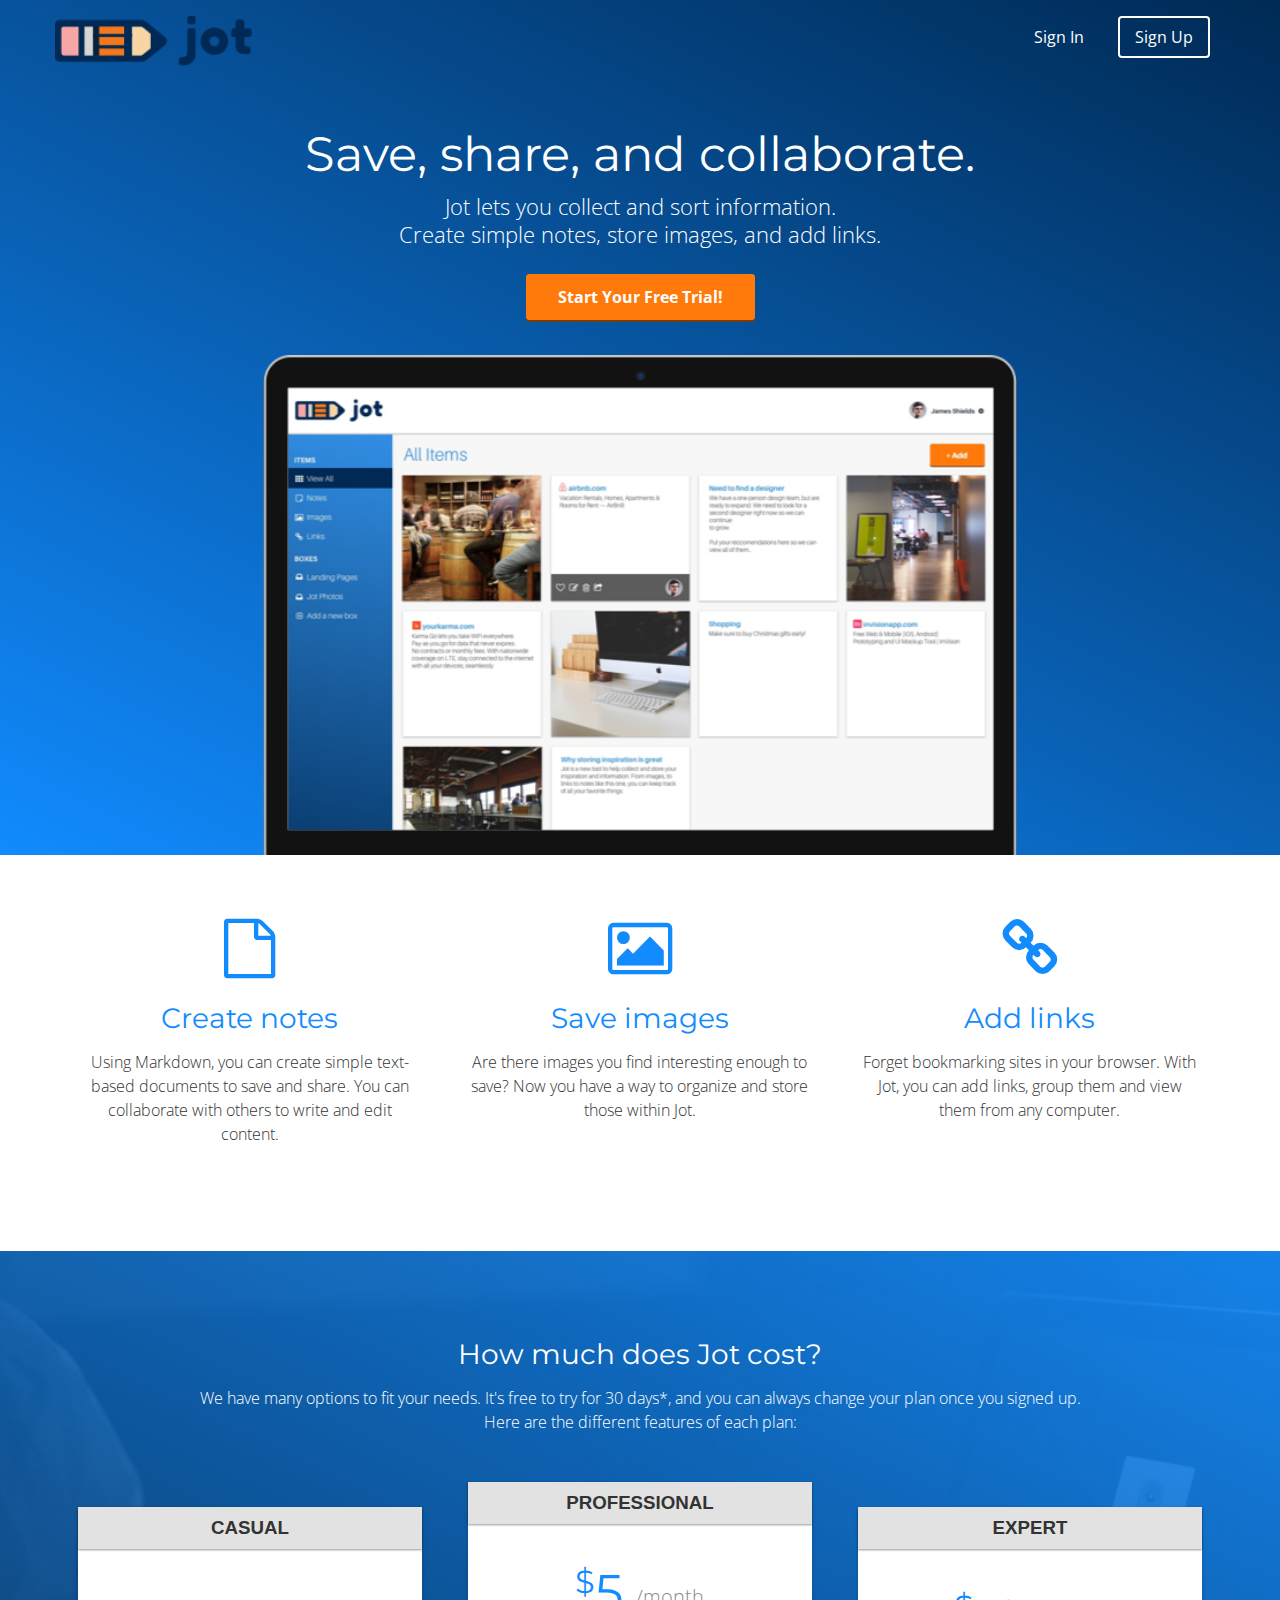
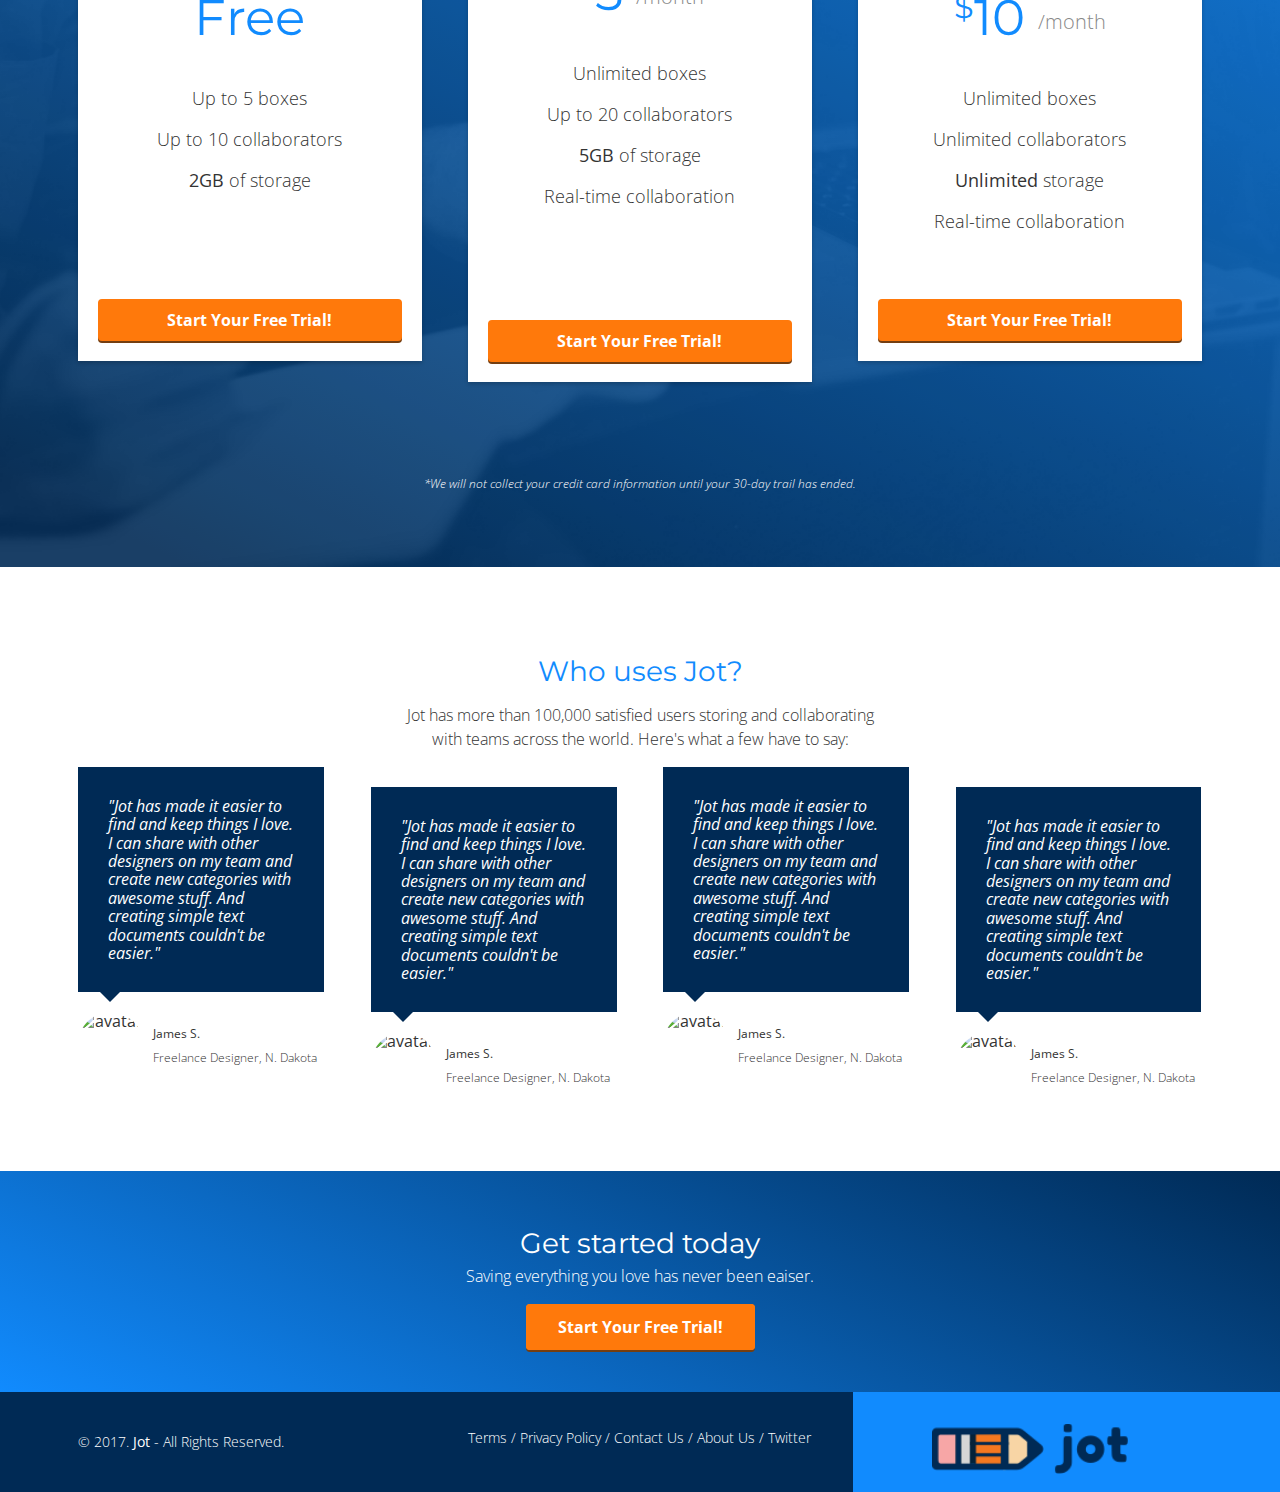
==== commit e9bbfd3f: "Checkpoint 31 completed" ====
--- a/index.html
+++ b/index.html
@@ -146,16 +146,15 @@
 </ul>
 </section>
 
- <!-- Bottom Sign Up -->
-  <section class="bottom-signup">
-    <div class="container">
-     <h2>Get started today</h2>
-     <p>Saving everything you love has never been eaiser.</p>
-     <a href="signup.html" class="btn">Start Your Free Trial!</a>
-    </div>
-  </section>
- </main>
-
+<!-- Bottom Sign Up -->
+ <section class="bottom-signup">
+   <div class="container">
+    <h2>Get started today</h2>
+    <p>Saving everything you love has never been eaiser.</p>
+    <a href="signup.html" class="btn">Start Your Free Trial!</a>
+   </div>
+ </section>
+</main>
 
  <!-- Footer -->
   <footer>
--- a/css/style.css
+++ b/css/style.css
@@ -28,6 +28,7 @@
   padding-right: 15px;
   position: relative;
 }
+
 .container:before,
 .container:after {
   content: " ";
@@ -81,6 +82,10 @@
 @media (min-width: 1200px) {
   .container {
     width: 1170px;
+  }
+
+  .one-half {
+    width: 50%;
   }
 }
 
@@ -130,18 +135,18 @@
 header nav ul > li {
   list-style-type: none;
   display: inline-block;
-  margin:0 15px;
+  margin: 0 15px;
 }
 header nav ul > li.btn-outline {
-  padding:10px 15px;
-  border:2px solid #FFFFFF;
+  padding: 10px 15px;
+  border: 2px solid #FFFFFF;
   border-radius: 4px;
 }
 header nav ul > li.btn-outline:hover {
-  background:#FFFFFF;
+  background: #FFFFFF;
 }
 header nav ul > li > a {
-  color:#FFFFFF;
+  color: #FFFFFF;
   text-decoration: none;
 }
 header nav ul > li.btn-outline:hover > a {
@@ -179,7 +184,7 @@
   font-size: 16px;
   line-height: 24px;
   font-weight: 100;
-   margin: 10px 0 40px;
+  margin: 10px 0 40px;
 }
 
 @media (min-width: 768px) {
@@ -260,12 +265,12 @@
 .pricing {
   background: #118BFE url("../images/background.png") top center no-repeat;
   background: url("../images/background.png") top center no-repeat, linear-gradient(206deg, #118BFE 0%,#002A55 94%);
-  background-size:cover;
+  background-size: cover;
   text-align: center;
   padding:4em 0;
 }
 .pricing h2, .pricing p {
-  color:#FFFFFF;
+  color: #FFFFFF;
 }
 .pricing ul {
   margin: 0 auto;
@@ -293,9 +298,9 @@
   text-transform: uppercase;
   background: #E2E2E2;
   box-shadow: 0px 1px 2px 0px rgba(0,0,0,0.40);
-  left:0;
-  right:0;
-  top:0;
+  left: 0;
+  right: 0;
+  top: 0;
   text-align: center;
   margin:0 -15px 40px;
   padding:10px 0;
@@ -304,8 +309,8 @@
 .box h4 {
   font-size: 50px;
   font-weight: normal;
-  margin:40px 0 10px;
-  color: #3498DB;
+  margin: 40px 0 10px;
+  color: #118BFE;
 }
 .box h4 span {
   font-size: 32px;
@@ -344,23 +349,23 @@
 
  /* TESTIMONIALS */
 .testimonials {
-  padding:4em 0;
+  padding: 4em 0;
   text-align: center;
 }
 .testimonials h2 {
-  color:#3498DB;
+  color:  #118BFE;
 }
 .testimonials ul li {
   list-style-type: none;
 }
 .testimonials blockquote {
-  color:#FFFFFF;
+  color: #FFFFFF;
   text-align: left;
   font-style: italic;
-  background:#34495E;
-  position: relative;
-  padding:30px;
-  width:auto;
+  background: #002A55;
+  position: relative;
+  padding: 30px;
+  width: auto;
   margin:0;
 }
 .testimonials blockquote:after {
@@ -372,17 +377,17 @@
   width: 0;
   position: absolute;
   pointer-events: none;
-  border-top-color: #34495E;
+  border-top-color: #002A55;
   border-width: 10px;
   margin-left: -10px;
 }
   .testimonials img {
   height: 65px;
   width: 65px;
-  border-radius:50%;
+  border-radius: 50%;
   float: left;
   display: inline-block;
-  margin:20px 10px 0 0;
+  margin: 20px 10px 0 0;
 }
 .testimonials p.name {
   float: left;
@@ -391,3 +396,95 @@
   font-size: 12px;
   margin-top: 30px;
 }
+
+.testimonials .one-fourth:nth-child(even) {
+  position: relative;
+  bottom: -20px;
+}
+
+
+/*Call to Action*/
+.bottom-signup {
+  padding: 2em 0 4em 0;
+  text-align: center;
+  color: #FFFFFF;
+  height: 125px;
+  background: #118BFE;
+  background-image: linear-gradient(206deg, #002A55 0%, #118BFE 100%);
+}
+.bottom-signup p {
+  margin: 0px 0 30px;
+}
+
+/* FOOTER */
+
+/* Footer styles and media queries */
+footer {
+  background-color: #002A55;
+  background-image: linear-gradient(to top, #118BFE 0%, #118BFE 50%, #002A55 50%, #4495E 100%);
+  color: #FFFFFF;
+  height: 150px;
+  position: relative;
+  overflow: hidden;
+  z-index: 0;
+  padding: 2em 0;
+}
+
+  @media (min-width: 992px) {
+    footer {
+      background: color: #118BFE;
+      background-image: linear-gradient(to left,
+          #118BFE 0%, #118BFE 33.33337%, #002A55 33.33337%, #002A55 100%);
+      height: 100px;
+      padding: 0;
+    }
+}
+/* footer p, footer nav ul styles and media queries */
+footer p, footer nav ul {
+  font-size: 14px;
+  font-weight: 100;
+  text-align: center;
+  margin: 10px auto 0;
+}
+
+@media (min-width: 992px) {
+  footer p, footer nav ul {
+    padding: 2em 0;
+    text-align: left;
+  }
+}
+
+footer nav ul li {
+  list-style-type: none;
+  display: inline;
+}
+
+footer nav ul li a {
+  color: #FFFFFF;
+  text-decoration: none;
+}
+
+/* footer .logo styles and media queries */
+footer .logo {
+  color: #ffffff;
+  display: block;
+  margin: auto;
+  width: auto;
+  height: 50px;
+  padding-top: 10px;
+}
+@media (min-width: 992px) {
+footer .logo {
+  margin: 0 auto;
+  display: block;
+}
+}
+
+/* Right footer block on larger devices */
+@media (min-width: 992px) {
+  footer .right-footer-block {
+    background-color: #118BFE;
+    height: 100px;
+    padding: 22px 0;
+  }
+}
